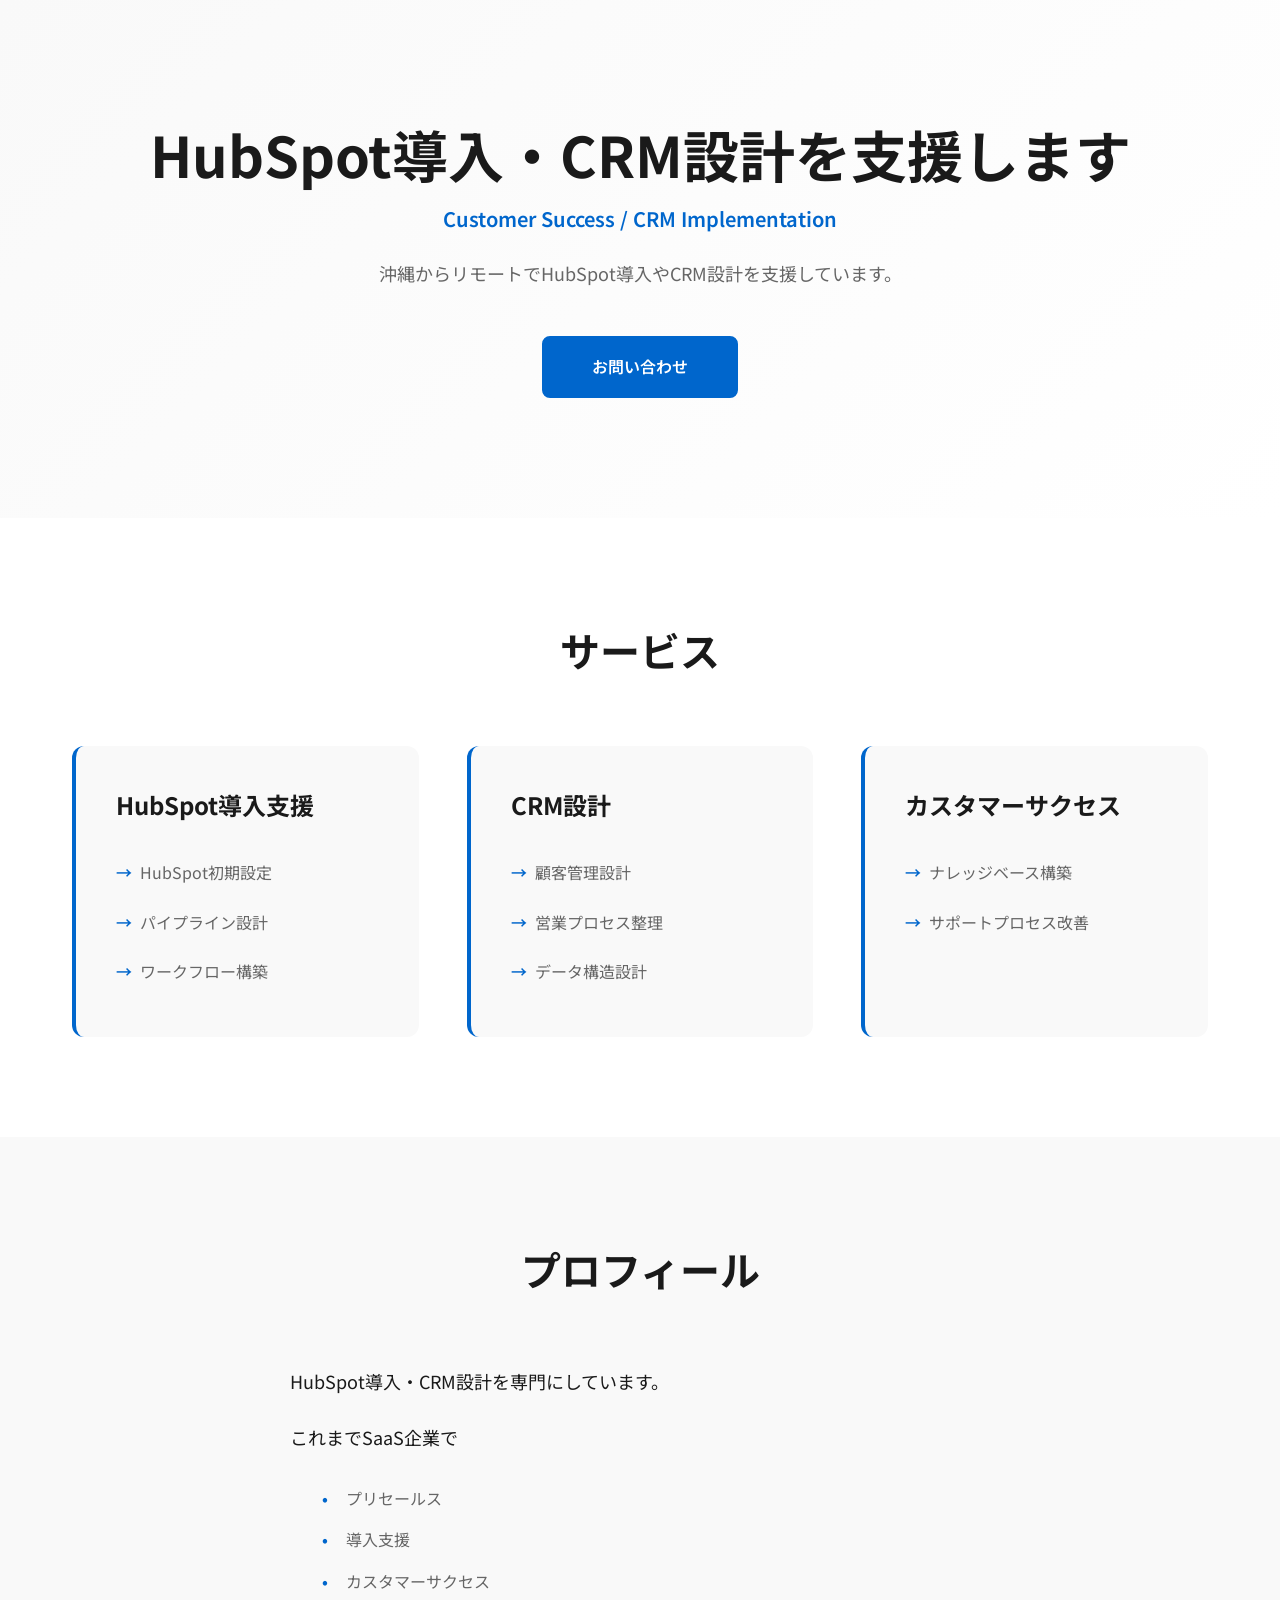
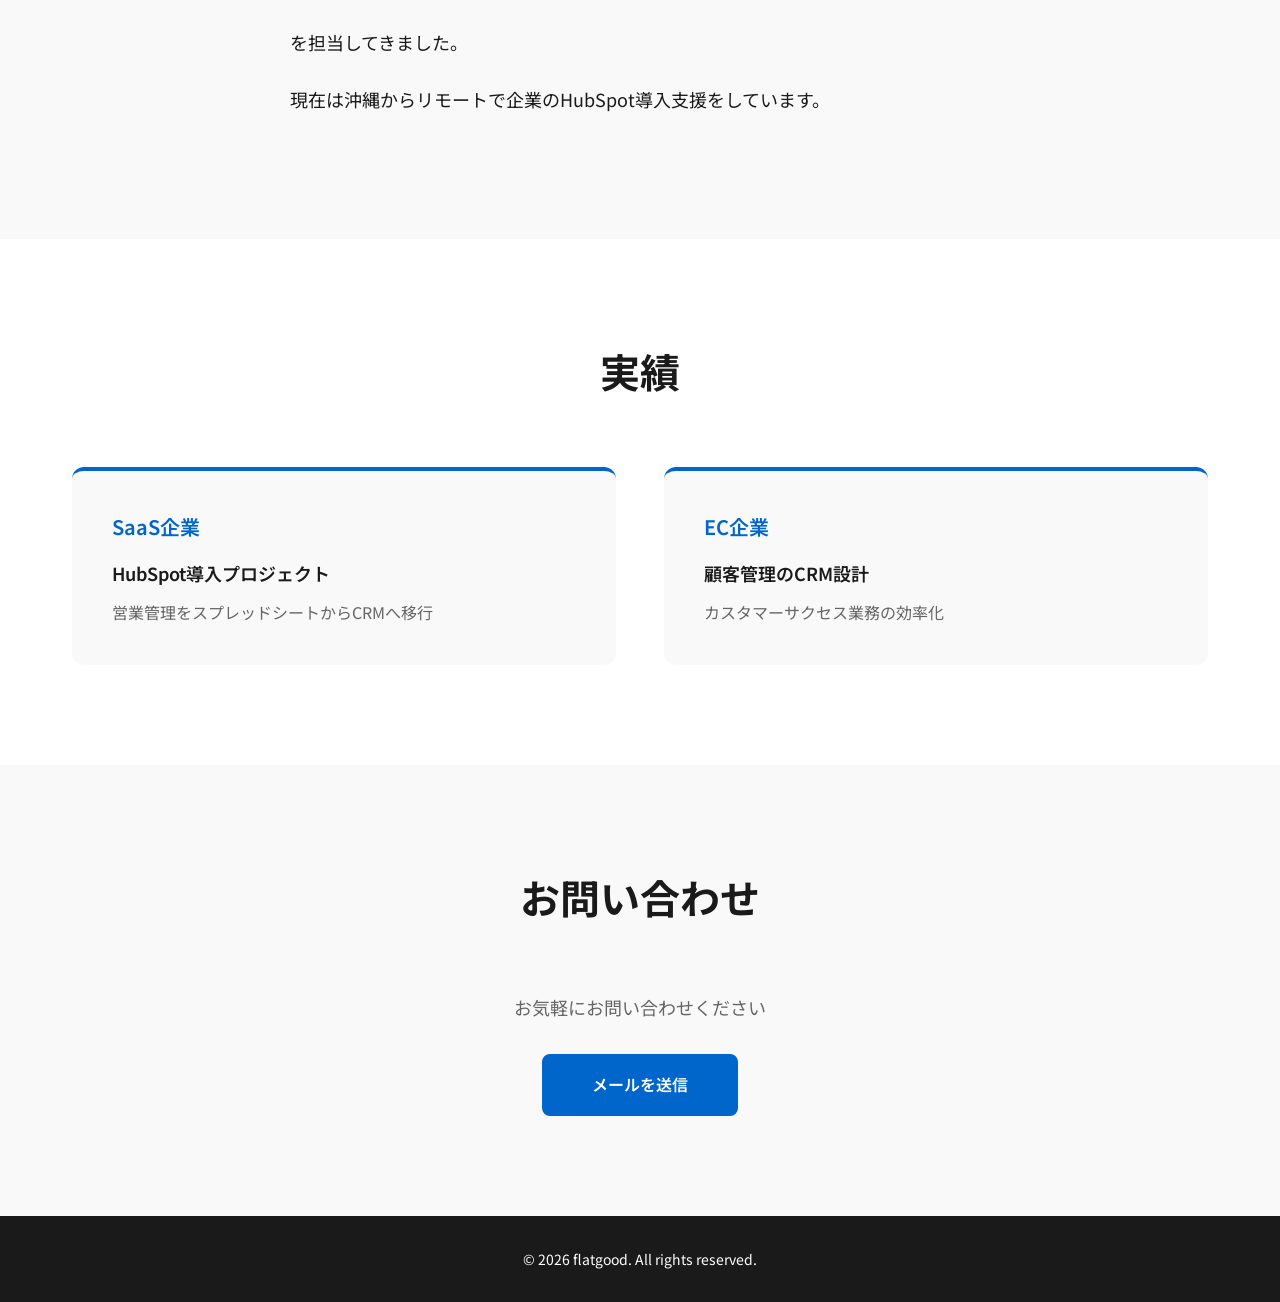
==== index.html @ c68f8830 "Add files via upload" ====
<!DOCTYPE html>
<html lang="ja">
<head>
    <meta charset="UTF-8">
    <meta name="viewport" content="width=device-width, initial-scale=1.0">
    <title>HubSpot導入・CRM設計 | flatgood</title>
    <meta name="description" content="沖縄からリモートでHubSpot導入やCRM設計を支援しています。">
    <link rel="preconnect" href="https://fonts.googleapis.com">
    <link rel="preconnect" href="https://fonts.gstatic.com" crossorigin>
    <link href="https://fonts.googleapis.com/css2?family=Noto+Sans+JP:wght@400;500;600;700&display=swap" rel="stylesheet">
    <link rel="stylesheet" href="style.css">
</head>
<body>
    <!-- Hero Section -->
    <section class="hero">
        <div class="container">
            <h1 class="hero-title">HubSpot導入・CRM設計を支援します</h1>
            <p class="hero-subtitle">Customer Success / CRM Implementation</p>
            <p class="hero-description">沖縄からリモートでHubSpot導入やCRM設計を支援しています。</p>
            <a href="#contact" class="cta-button">お問い合わせ</a>
        </div>
    </section>

    <!-- Services Section -->
    <section class="services" id="services">
        <div class="container">
            <h2>サービス</h2>
            <div class="services-grid">
                <div class="service-card">
                    <h3>HubSpot導入支援</h3>
                    <ul>
                        <li>HubSpot初期設定</li>
                        <li>パイプライン設計</li>
                        <li>ワークフロー構築</li>
                    </ul>
                </div>
                <div class="service-card">
                    <h3>CRM設計</h3>
                    <ul>
                        <li>顧客管理設計</li>
                        <li>営業プロセス整理</li>
                        <li>データ構造設計</li>
                    </ul>
                </div>
                <div class="service-card">
                    <h3>カスタマーサクセス</h3>
                    <ul>
                        <li>ナレッジベース構築</li>
                        <li>サポートプロセス改善</li>
                    </ul>
                </div>
            </div>
        </div>
    </section>

    <!-- Profile Section -->
    <section class="profile" id="profile">
        <div class="container">
            <h2>プロフィール</h2>
            <div class="profile-content">
                <p>HubSpot導入・CRM設計を専門にしています。</p>
                <p>これまでSaaS企業で</p>
                <ul class="profile-list">
                    <li>プリセールス</li>
                    <li>導入支援</li>
                    <li>カスタマーサクセス</li>
                </ul>
                <p>を担当してきました。</p>
                <p>現在は沖縄からリモートで企業のHubSpot導入支援をしています。</p>
            </div>
        </div>
    </section>

    <!-- Results Section -->
    <section class="results" id="results">
        <div class="container">
            <h2>実績</h2>
            <div class="results-grid">
                <div class="result-card">
                    <h3>SaaS企業</h3>
                    <p class="result-title">HubSpot導入プロジェクト</p>
                    <p class="result-description">営業管理をスプレッドシートからCRMへ移行</p>
                </div>
                <div class="result-card">
                    <h3>EC企業</h3>
                    <p class="result-title">顧客管理のCRM設計</p>
                    <p class="result-description">カスタマーサクセス業務の効率化</p>
                </div>
            </div>
        </div>
    </section>

    <!-- Contact Section -->
    <section class="contact" id="contact">
        <div class="container">
            <h2>お問い合わせ</h2>
            <p>お気軽にお問い合わせください</p>
            <a href="mailto:contact@flatgood.biz" class="contact-button">メールを送信</a>
        </div>
    </section>

    <!-- Footer -->
    <footer class="footer">
        <div class="container">
            <p>&copy; 2026 flatgood. All rights reserved.</p>
        </div>
    </footer>

    <script src="script.js"></script>
</body>
</html>
---- style.css ----
* {
    margin: 0;
    padding: 0;
    box-sizing: border-box;
}

:root {
    --primary-color: #0066cc;
    --primary-dark: #0052a3;
    --text-dark: #1a1a1a;
    --text-light: #666666;
    --bg-light: #f9f9f9;
    --border-color: #e5e5e5;
    --spacing-unit: 1rem;
}

html {
    scroll-behavior: smooth;
}

body {
    font-family: 'Noto Sans JP', sans-serif;
    color: var(--text-dark);
    background-color: #ffffff;
    line-height: 1.6;
}

.container {
    max-width: 1200px;
    margin: 0 auto;
    padding: 0 2rem;
}

/* Hero Section */
.hero {
    padding: 120px 0;
    text-align: center;
    background: linear-gradient(135deg, #f9f9f9 0%, #ffffff 100%);
}

.hero-title {
    font-size: 3.5rem;
    font-weight: 700;
    margin-bottom: 1rem;
    line-height: 1.2;
    color: var(--text-dark);
}

.hero-subtitle {
    font-size: 1.25rem;
    color: var(--primary-color);
    font-weight: 600;
    margin-bottom: 1.5rem;
}

.hero-description {
    font-size: 1.125rem;
    color: var(--text-light);
    margin-bottom: 3rem;
    max-width: 600px;
    margin-left: auto;
    margin-right: auto;
}

.cta-button {
    display: inline-block;
    padding: 16px 48px;
    background-color: var(--primary-color);
    color: #ffffff;
    text-decoration: none;
    border-radius: 8px;
    font-weight: 600;
    font-size: 1rem;
    transition: all 0.3s ease;
    border: 2px solid var(--primary-color);
}

.cta-button:hover {
    background-color: var(--primary-dark);
    border-color: var(--primary-dark);
    transform: translateY(-2px);
    box-shadow: 0 8px 16px rgba(0, 102, 204, 0.2);
}

/* Services Section */
.services {
    padding: 100px 0;
    background-color: #ffffff;
}

.services h2,
.profile h2,
.results h2,
.contact h2 {
    font-size: 2.5rem;
    font-weight: 700;
    margin-bottom: 4rem;
    text-align: center;
    color: var(--text-dark);
}

.services-grid {
    display: grid;
    grid-template-columns: repeat(auto-fit, minmax(300px, 1fr));
    gap: 3rem;
}

.service-card {
    padding: 2.5rem;
    background-color: var(--bg-light);
    border-radius: 12px;
    border-left: 4px solid var(--primary-color);
    transition: all 0.3s ease;
}

.service-card:hover {
    box-shadow: 0 12px 24px rgba(0, 102, 204, 0.1);
    transform: translateY(-4px);
}

.service-card h3 {
    font-size: 1.5rem;
    margin-bottom: 1.5rem;
    color: var(--text-dark);
}

.service-card ul {
    list-style: none;
}

.service-card li {
    padding: 0.75rem 0;
    color: var(--text-light);
    padding-left: 1.5rem;
    position: relative;
}

.service-card li:before {
    content: "→";
    position: absolute;
    left: 0;
    color: var(--primary-color);
    font-weight: 600;
}

/* Profile Section */
.profile {
    padding: 100px 0;
    background-color: var(--bg-light);
}

.profile-content {
    max-width: 700px;
    margin: 0 auto;
}

.profile-content p {
    font-size: 1.125rem;
    margin-bottom: 1.5rem;
    line-height: 1.8;
    color: var(--text-dark);
}

.profile-list {
    list-style: none;
    margin: 1.5rem 0;
    padding-left: 2rem;
}

.profile-list li {
    padding: 0.5rem 0;
    color: var(--text-light);
    position: relative;
    padding-left: 1.5rem;
}

.profile-list li:before {
    content: "•";
    position: absolute;
    left: 0;
    color: var(--primary-color);
    font-weight: 600;
}

/* Results Section */
.results {
    padding: 100px 0;
    background-color: #ffffff;
}

.results-grid {
    display: grid;
    grid-template-columns: repeat(auto-fit, minmax(300px, 1fr));
    gap: 3rem;
}

.result-card {
    padding: 2.5rem;
    background-color: var(--bg-light);
    border-radius: 12px;
    border-top: 4px solid var(--primary-color);
    transition: all 0.3s ease;
}

.result-card:hover {
    box-shadow: 0 12px 24px rgba(0, 102, 204, 0.1);
    transform: translateY(-4px);
}

.result-card h3 {
    font-size: 1.25rem;
    margin-bottom: 1rem;
    color: var(--primary-color);
    font-weight: 600;
}

.result-title {
    font-size: 1.125rem;
    font-weight: 600;
    margin-bottom: 0.75rem;
    color: var(--text-dark);
}

.result-description {
    color: var(--text-light);
    font-size: 1rem;
}

/* Contact Section */
.contact {
    padding: 100px 0;
    background-color: var(--bg-light);
    text-align: center;
}

.contact p {
    font-size: 1.125rem;
    margin-bottom: 2rem;
    color: var(--text-light);
}

.contact-button {
    display: inline-block;
    padding: 16px 48px;
    background-color: var(--primary-color);
    color: #ffffff;
    text-decoration: none;
    border-radius: 8px;
    font-weight: 600;
    font-size: 1rem;
    transition: all 0.3s ease;
    border: 2px solid var(--primary-color);
}

.contact-button:hover {
    background-color: var(--primary-dark);
    border-color: var(--primary-dark);
    transform: translateY(-2px);
    box-shadow: 0 8px 16px rgba(0, 102, 204, 0.2);
}

/* Footer */
.footer {
    padding: 2rem 0;
    background-color: var(--text-dark);
    color: #ffffff;
    text-align: center;
    font-size: 0.875rem;
}

/* Responsive Design */
@media (max-width: 768px) {
    .hero-title {
        font-size: 2.5rem;
    }

    .hero-subtitle {
        font-size: 1rem;
    }

    .hero-description {
        font-size: 1rem;
    }

    .hero {
        padding: 80px 0;
    }

    .services h2,
    .profile h2,
    .results h2,
    .contact h2 {
        font-size: 2rem;
    }

    .services,
    .profile,
    .results,
    .contact {
        padding: 60px 0;
    }

    .services-grid,
    .results-grid {
        gap: 2rem;
    }

    .service-card,
    .result-card {
        padding: 2rem;
    }

    .container {
        padding: 0 1.5rem;
    }
}

@media (max-width: 480px) {
    .hero-title {
        font-size: 2rem;
    }

    .hero-subtitle {
        font-size: 0.9rem;
    }

    .hero-description {
        font-size: 0.95rem;
    }

    .cta-button,
    .contact-button {
        padding: 14px 32px;
        font-size: 0.95rem;
    }

    .services h2,
    .profile h2,
    .results h2,
    .contact h2 {
        font-size: 1.75rem;
    }

    .services-grid,
    .results-grid {
        grid-template-columns: 1fr;
        gap: 1.5rem;
    }

    .service-card h3,
    .result-card h3 {
        font-size: 1.25rem;
    }

    .hero {
        padding: 60px 0;
    }

    .services,
    .profile,
    .results,
    .contact {
        padding: 40px 0;
    }

    .container {
        padding: 0 1rem;
    }
}
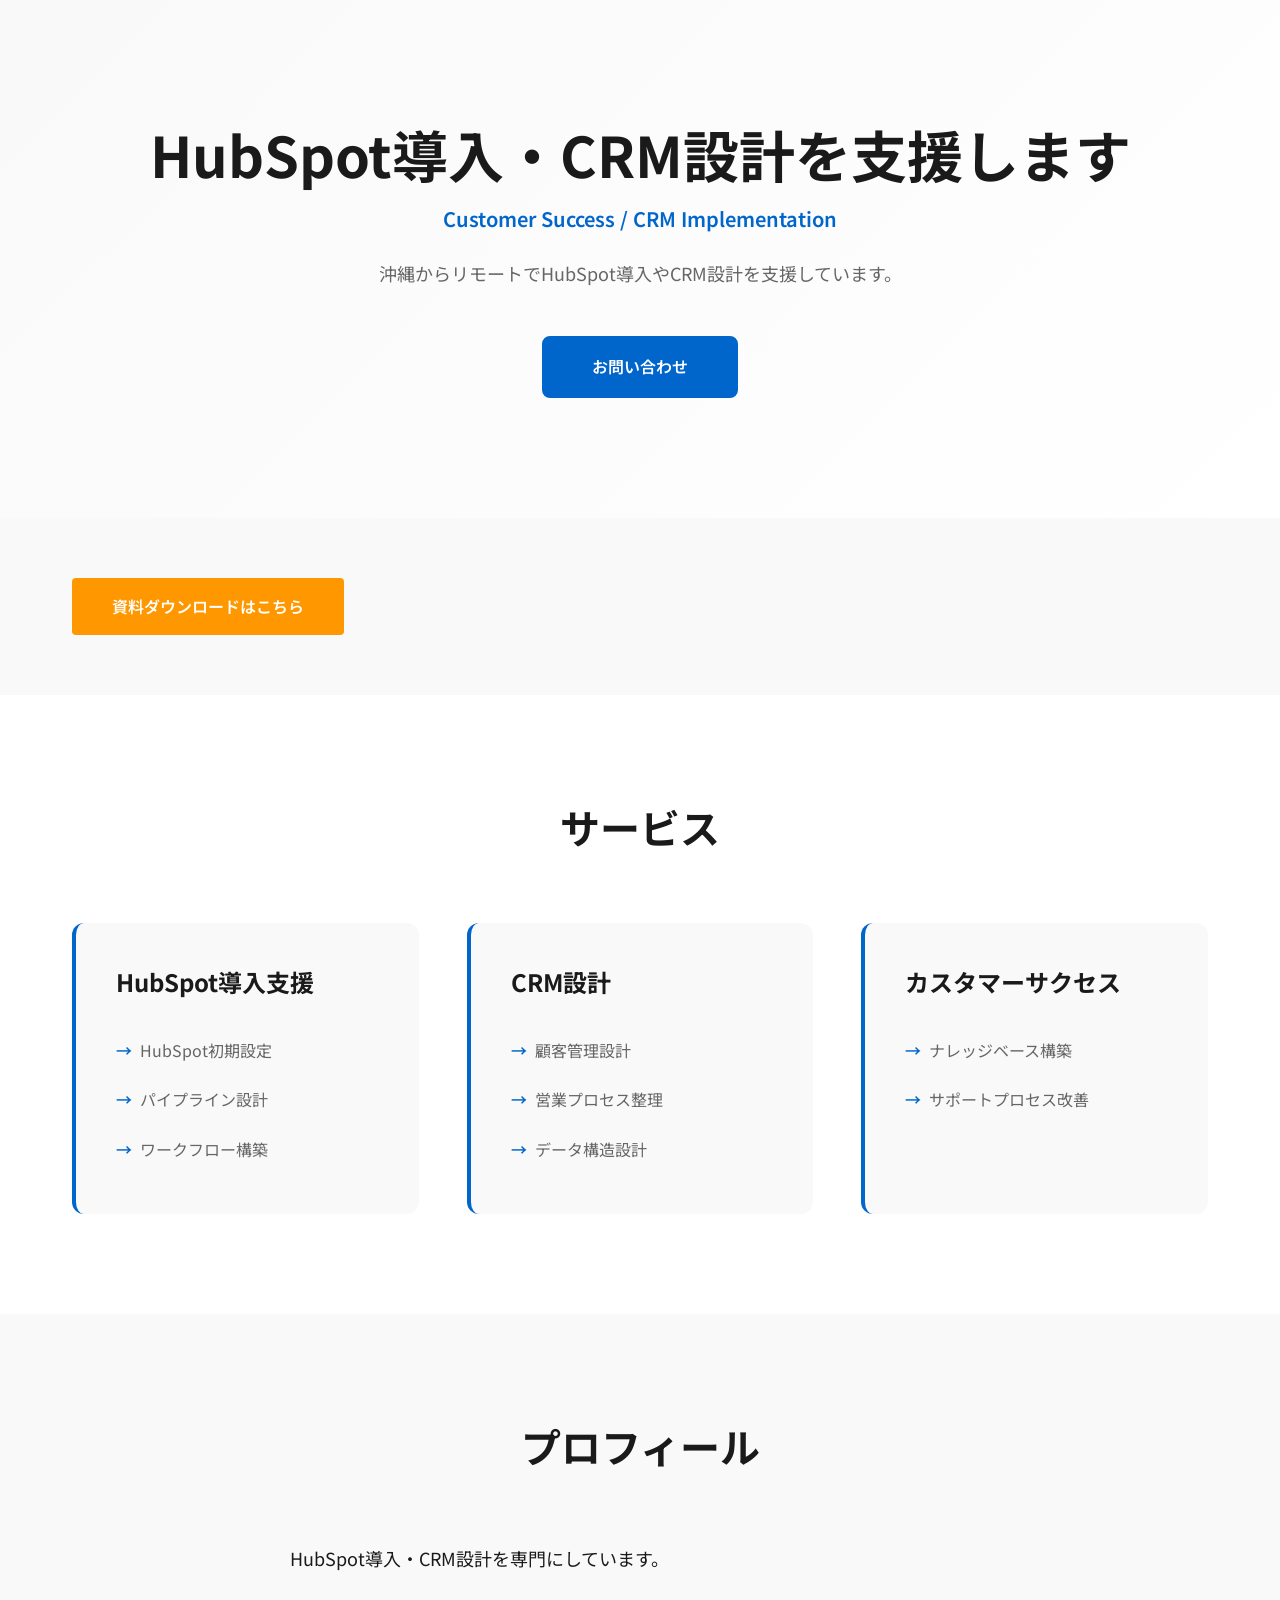
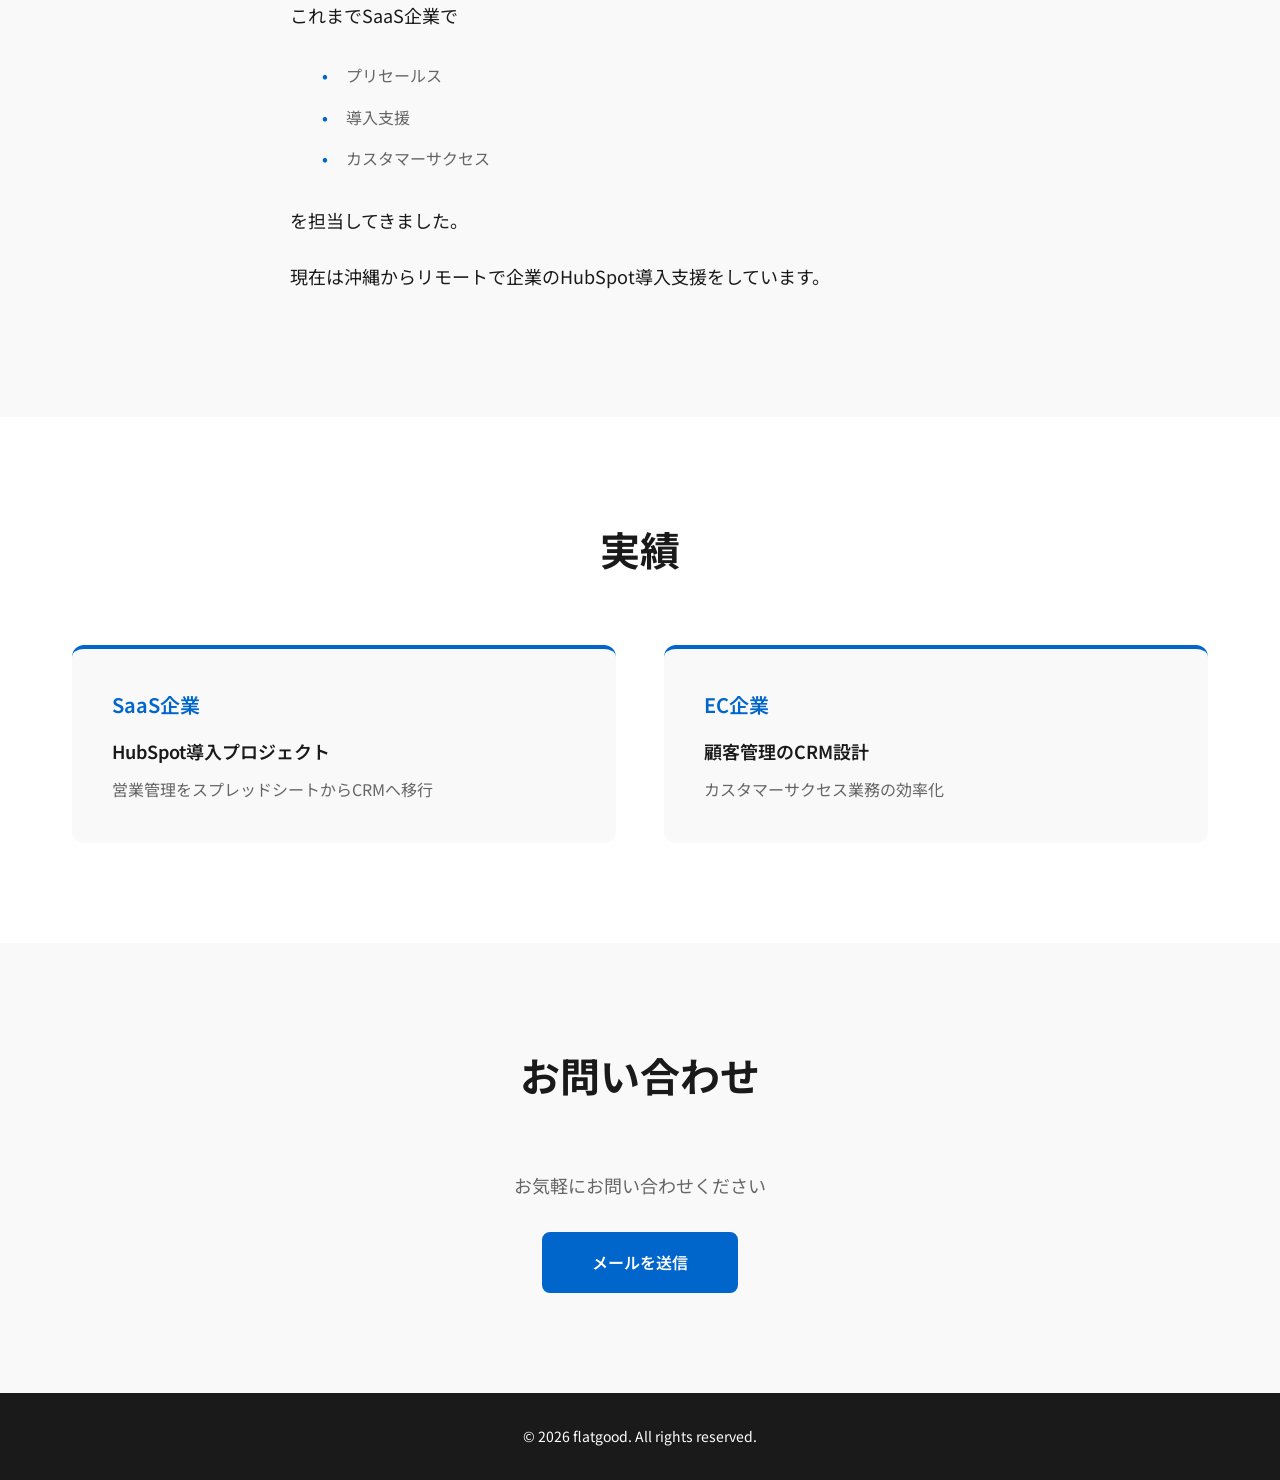
==== commit a9a74d1b: "Update index.html" ====
--- a/index.html
+++ b/index.html
@@ -9,7 +9,21 @@
     <link rel="preconnect" href="https://fonts.gstatic.com" crossorigin>
     <link href="https://fonts.googleapis.com/css2?family=Noto+Sans+JP:wght@400;500;600;700&display=swap" rel="stylesheet">
     <link rel="stylesheet" href="style.css">
+
+    <!-- Google Analytics (gtag.js) -->
+    <script async src="https://www.googletagmanager.com/gtag/js?id=G-Q3LRT0KNZ6"></script>
+    <script>
+        window.dataLayer = window.dataLayer || [];
+        function gtag(){dataLayer.push(arguments);}
+        gtag('js', new Date());
+        gtag('config', 'G-Q3LRT0KNZ6');
+    </script>
+
+    <!-- Start of HubSpot Embed Code -->
+    <script type="text/javascript" id="hs-script-loader" async defer src="//js.hs-scripts.com/51009495.js"></script>
+    <!-- End of HubSpot Embed Code -->
 </head>
+
 <body>
     <!-- Hero Section -->
     <section class="hero">
@@ -18,8 +32,17 @@
             <p class="hero-subtitle">Customer Success / CRM Implementation</p>
             <p class="hero-description">沖縄からリモートでHubSpot導入やCRM設計を支援しています。</p>
             <a href="#contact" class="cta-button">お問い合わせ</a>
-        </div>
+              </div>
     </section>
+    
+<!-- Add before the contact section -->
+<section class="download-section">
+    <div class="container">
+        <a href="https://hubs.ly/Q04679Tb0" class="download-button">
+            資料ダウンロードはこちら
+        </a>
+    </div>
+</section> 
 
     <!-- Services Section -->
     <section class="services" id="services">
@@ -108,4 +131,4 @@
 
     <script src="script.js"></script>
 </body>
-</html>+</html>
--- a/style.css
+++ b/style.css
@@ -366,4 +366,24 @@
     .container {
         padding: 0 1rem;
     }
-}+}
+
+.download-section {
+    padding: 60px 20px;
+    background-color: #f9f9f9;
+}
+
+.download-button {
+    display: inline-block;
+    background-color: #ff9800;
+    color: white;
+    padding: 16px 40px;
+    text-decoration: none;
+    border-radius: 4px;
+    font-weight: 600;
+    transition: background-color 0.3s;
+}
+
+.download-button:hover {
+    background-color: #fb8c00;
+}
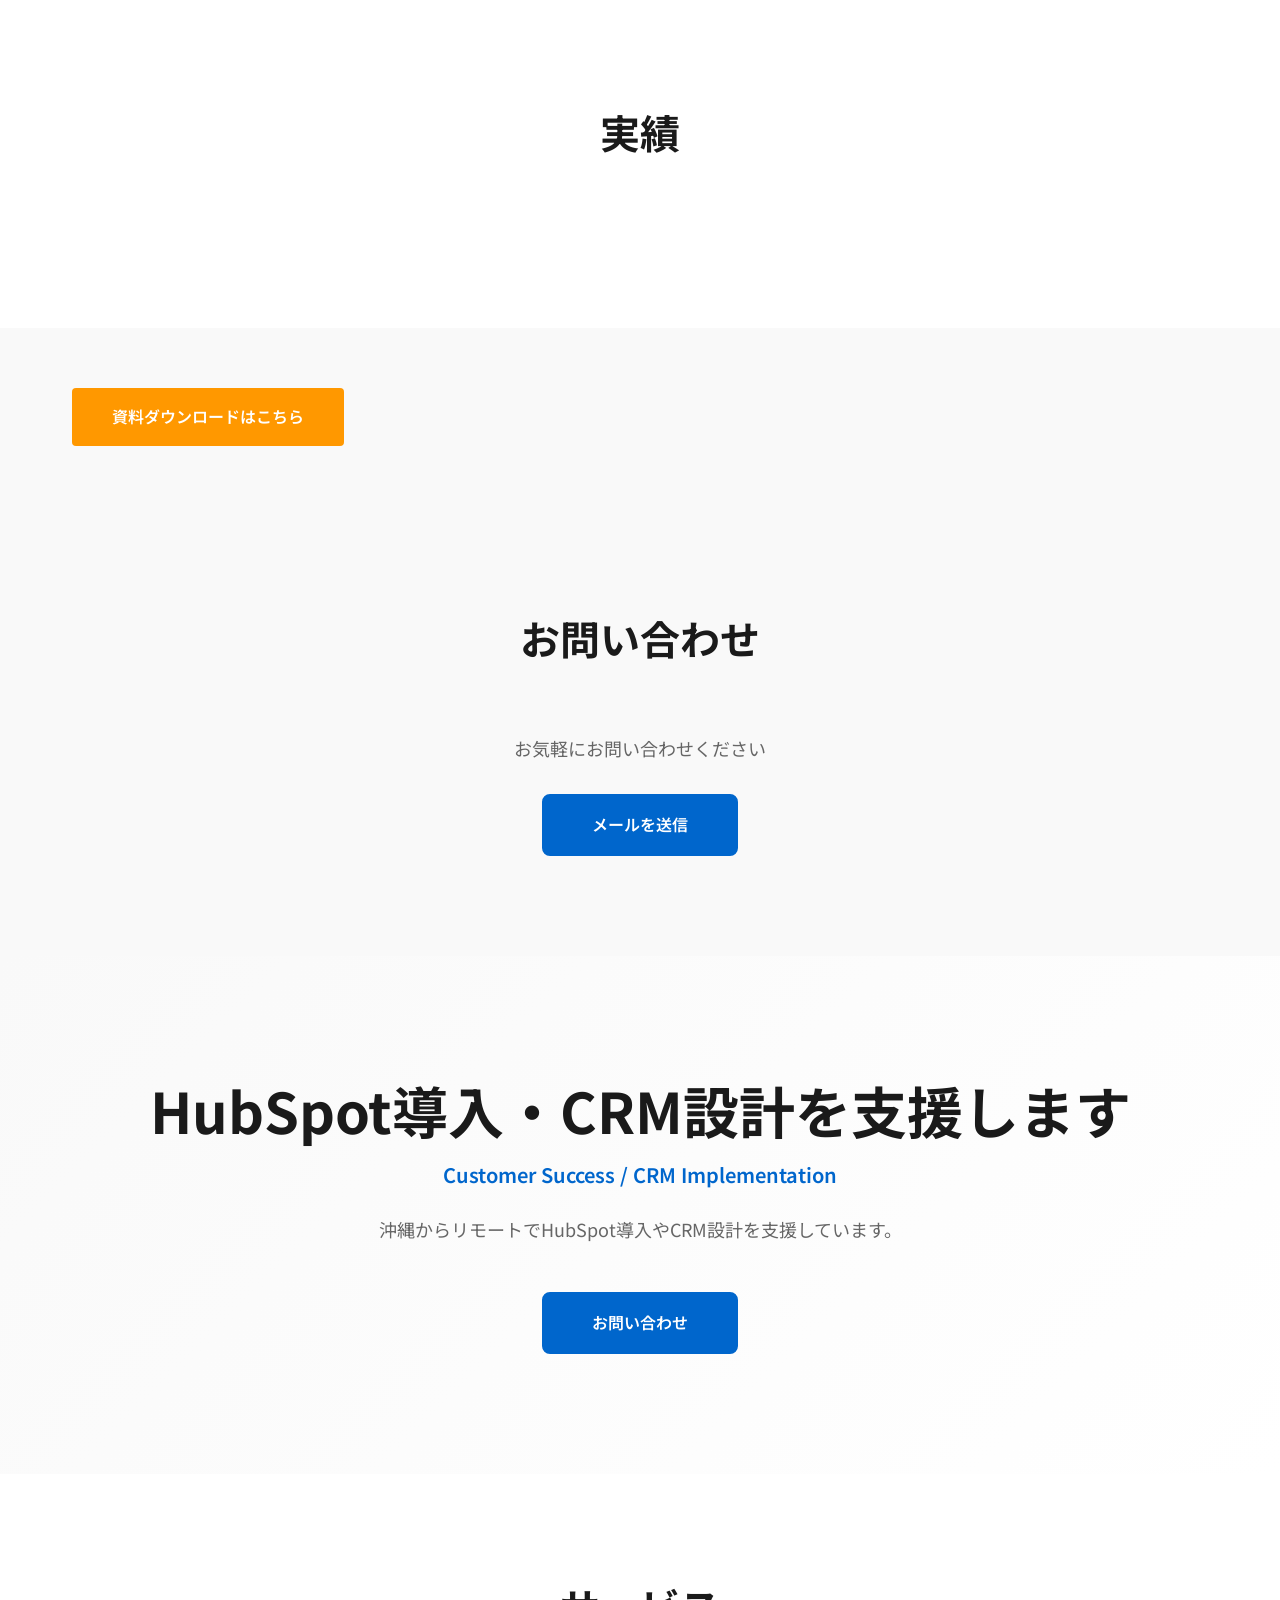
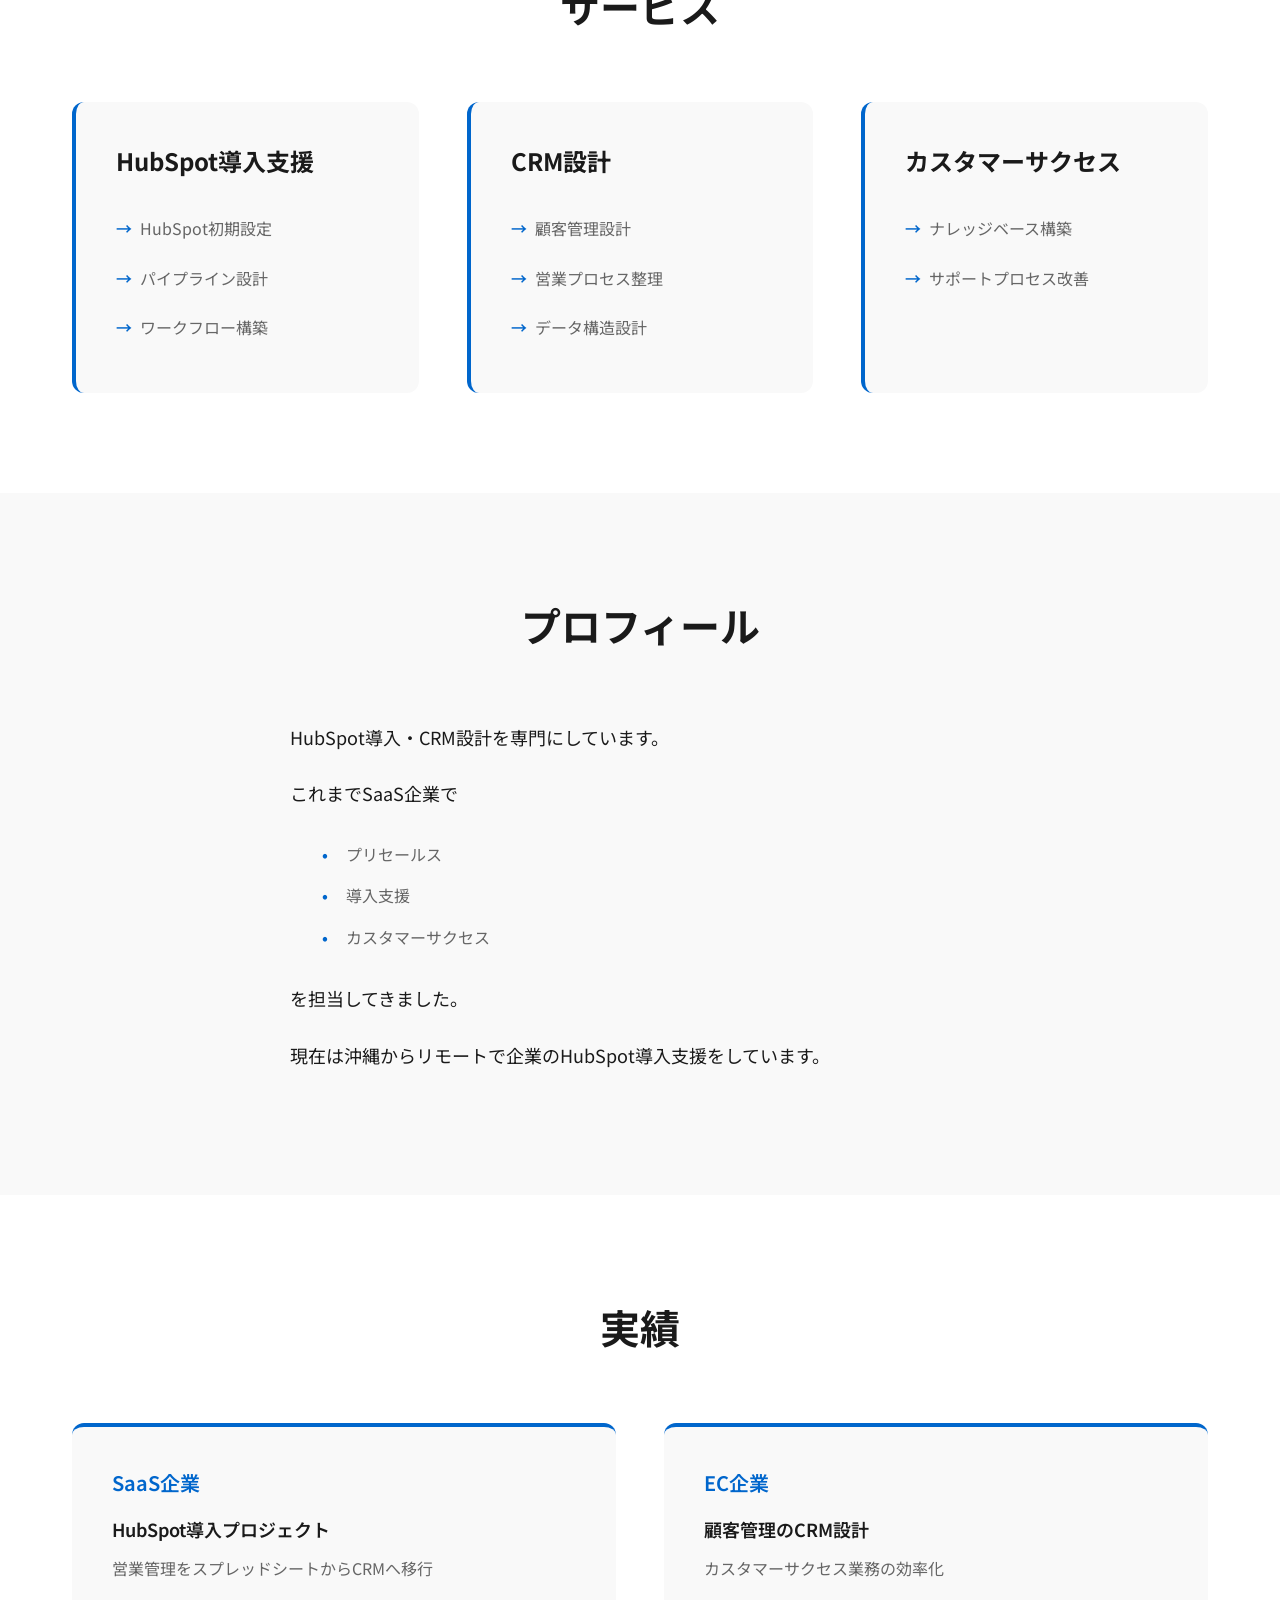
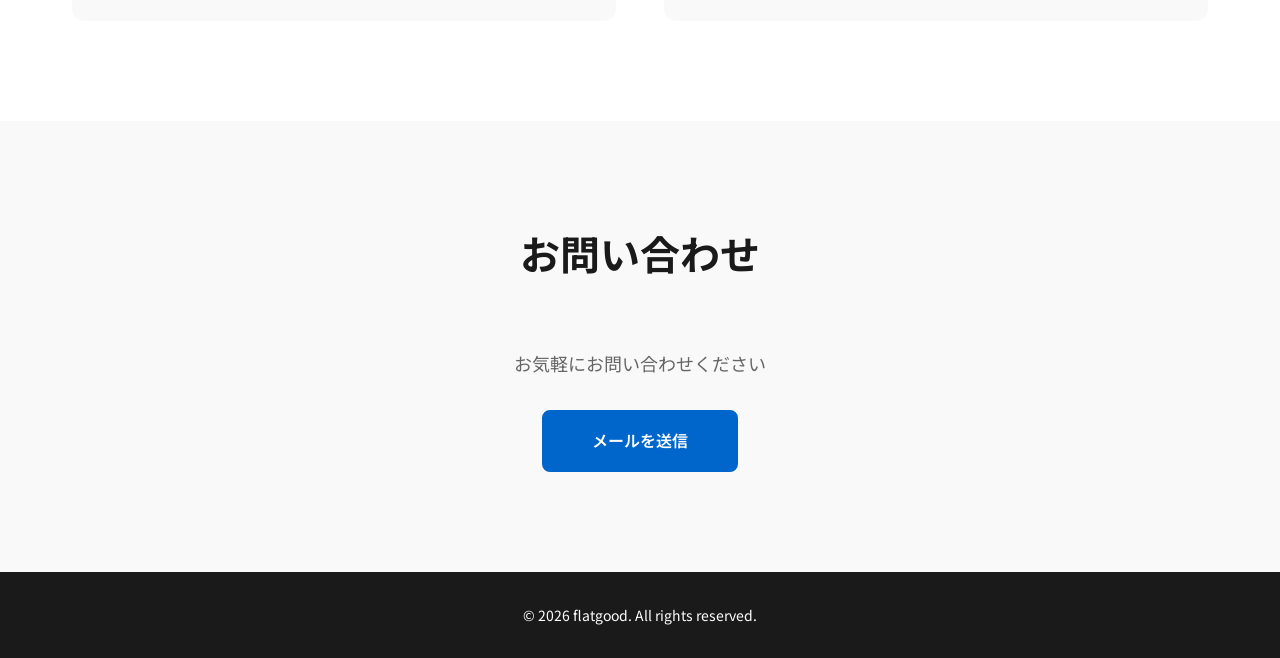
==== commit f04556ff: "Update index.html" ====
--- a/index.html
+++ b/index.html
@@ -25,6 +25,31 @@
 </head>
 
 <body>
+
+<section class="results" id="results">
+        <div class="container">
+            <h2>実績</h2>
+            </div>
+    </section>
+
+    <section class="download-section">
+        <div class="container">
+            <a href="https://hubs.ly/Q04679Tb0" class="download-button">
+                資料ダウンロードはこちら
+            </a>
+        </div>
+    </section> 
+
+    <section class="contact" id="contact">
+        <div class="container">
+            <h2>お問い合わせ</h2>
+            <p>お気軽にお問い合わせください</p>
+            <a href="mailto:contact@flatgood.biz" class="contact-button">メールを送信</a>
+        </div>
+    </section>
+    
+    
+    
     <!-- Hero Section -->
     <section class="hero">
         <div class="container">
@@ -35,14 +60,6 @@
               </div>
     </section>
     
-<!-- Add before the contact section -->
-<section class="download-section">
-    <div class="container">
-        <a href="https://hubs.ly/Q04679Tb0" class="download-button">
-            資料ダウンロードはこちら
-        </a>
-    </div>
-</section> 
 
     <!-- Services Section -->
     <section class="services" id="services">
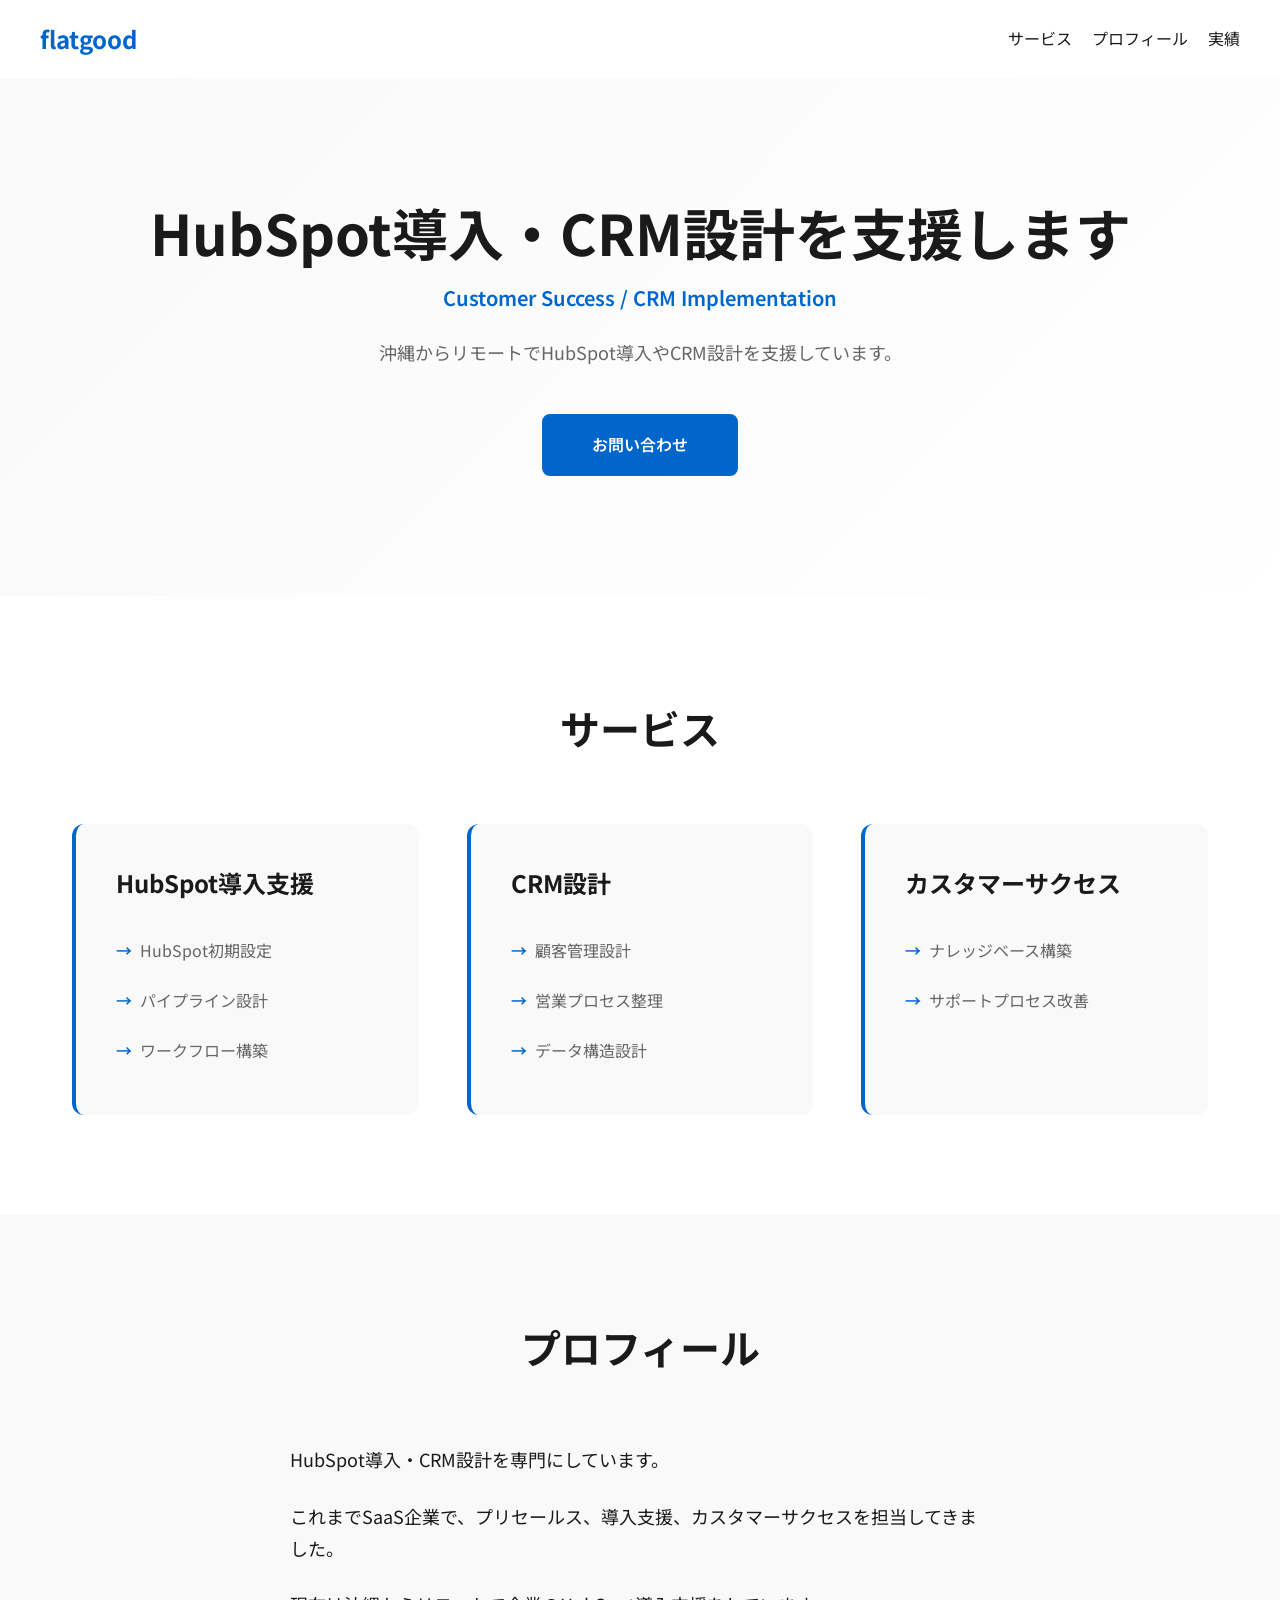
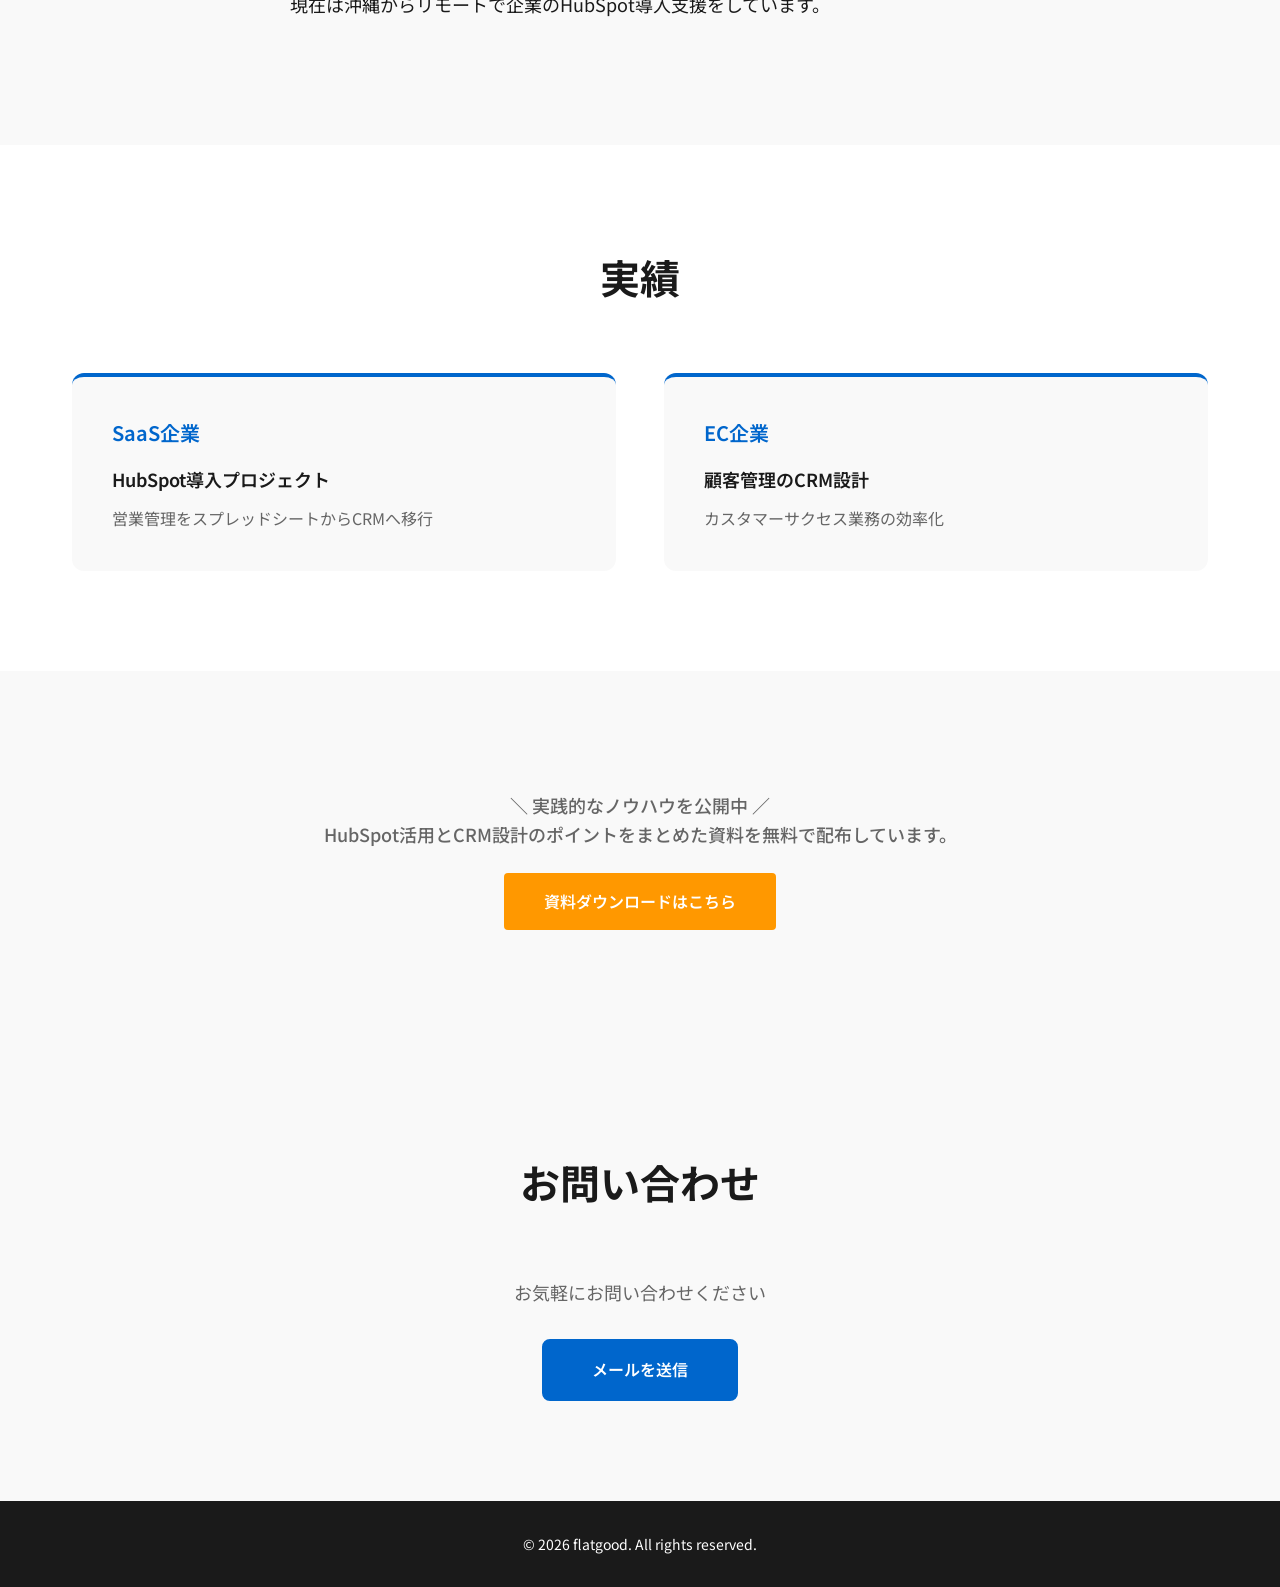
==== commit 6aff2870: "Update index.html" ====
--- a/index.html
+++ b/index.html
@@ -10,7 +10,6 @@
     <link href="https://fonts.googleapis.com/css2?family=Noto+Sans+JP:wght@400;500;600;700&display=swap" rel="stylesheet">
     <link rel="stylesheet" href="style.css">
 
-    <!-- Google Analytics (gtag.js) -->
     <script async src="https://www.googletagmanager.com/gtag/js?id=G-Q3LRT0KNZ6"></script>
     <script>
         window.dataLayer = window.dataLayer || [];
@@ -19,49 +18,32 @@
         gtag('config', 'G-Q3LRT0KNZ6');
     </script>
 
-    <!-- Start of HubSpot Embed Code -->
     <script type="text/javascript" id="hs-script-loader" async defer src="//js.hs-scripts.com/51009495.js"></script>
-    <!-- End of HubSpot Embed Code -->
 </head>
 
 <body>
+    <header class="header">
+        <div class="container" style="display: flex; justify-content: space-between; align-items: center; padding: 20px 0;">
+            <div class="logo" style="font-size: 1.5rem; font-weight: 700; color: var(--primary-color);">flatgood</div>
+            <nav>
+                <ul style="list-style: none; display: flex; gap: 20px;">
+                    <li><a href="#services" style="text-decoration: none; color: var(--text-dark);">サービス</a></li>
+                    <li><a href="#profile" style="text-decoration: none; color: var(--text-dark);">プロフィール</a></li>
+                    <li><a href="#results" style="text-decoration: none; color: var(--text-dark);">実績</a></li>
+                </ul>
+            </nav>
+        </div>
+    </header>
 
-<section class="results" id="results">
-        <div class="container">
-            <h2>実績</h2>
-            </div>
-    </section>
-
-    <section class="download-section">
-        <div class="container">
-            <a href="https://hubs.ly/Q04679Tb0" class="download-button">
-                資料ダウンロードはこちら
-            </a>
-        </div>
-    </section> 
-
-    <section class="contact" id="contact">
-        <div class="container">
-            <h2>お問い合わせ</h2>
-            <p>お気軽にお問い合わせください</p>
-            <a href="mailto:contact@flatgood.biz" class="contact-button">メールを送信</a>
-        </div>
-    </section>
-    
-    
-    
-    <!-- Hero Section -->
     <section class="hero">
         <div class="container">
             <h1 class="hero-title">HubSpot導入・CRM設計を支援します</h1>
             <p class="hero-subtitle">Customer Success / CRM Implementation</p>
             <p class="hero-description">沖縄からリモートでHubSpot導入やCRM設計を支援しています。</p>
             <a href="#contact" class="cta-button">お問い合わせ</a>
-              </div>
+        </div>
     </section>
-    
 
-    <!-- Services Section -->
     <section class="services" id="services">
         <div class="container">
             <h2>サービス</h2>
@@ -93,25 +75,17 @@
         </div>
     </section>
 
-    <!-- Profile Section -->
     <section class="profile" id="profile">
         <div class="container">
             <h2>プロフィール</h2>
             <div class="profile-content">
                 <p>HubSpot導入・CRM設計を専門にしています。</p>
-                <p>これまでSaaS企業で</p>
-                <ul class="profile-list">
-                    <li>プリセールス</li>
-                    <li>導入支援</li>
-                    <li>カスタマーサクセス</li>
-                </ul>
-                <p>を担当してきました。</p>
+                <p>これまでSaaS企業で、プリセールス、導入支援、カスタマーサクセスを担当してきました。</p>
                 <p>現在は沖縄からリモートで企業のHubSpot導入支援をしています。</p>
             </div>
         </div>
     </section>
 
-    <!-- Results Section -->
     <section class="results" id="results">
         <div class="container">
             <h2>実績</h2>
@@ -130,7 +104,18 @@
         </div>
     </section>
 
-    <!-- Contact Section -->
+    <section class="download-section">
+        <div class="container" style="text-align: center; padding: 60px 0;">
+            <p style="margin-bottom: 24px; color: var(--text-light); font-weight: 500; font-size: 1.125rem;">
+                ＼ 実践的なノウハウを公開中 ／<br>
+                HubSpot活用とCRM設計のポイントをまとめた資料を無料で配布しています。
+            </p>
+            <a href="https://hubs.ly/Q04679Tb0" class="download-button">
+                資料ダウンロードはこちら
+            </a>
+        </div>
+    </section> 
+
     <section class="contact" id="contact">
         <div class="container">
             <h2>お問い合わせ</h2>
@@ -139,7 +124,6 @@
         </div>
     </section>
 
-    <!-- Footer -->
     <footer class="footer">
         <div class="container">
             <p>&copy; 2026 flatgood. All rights reserved.</p>
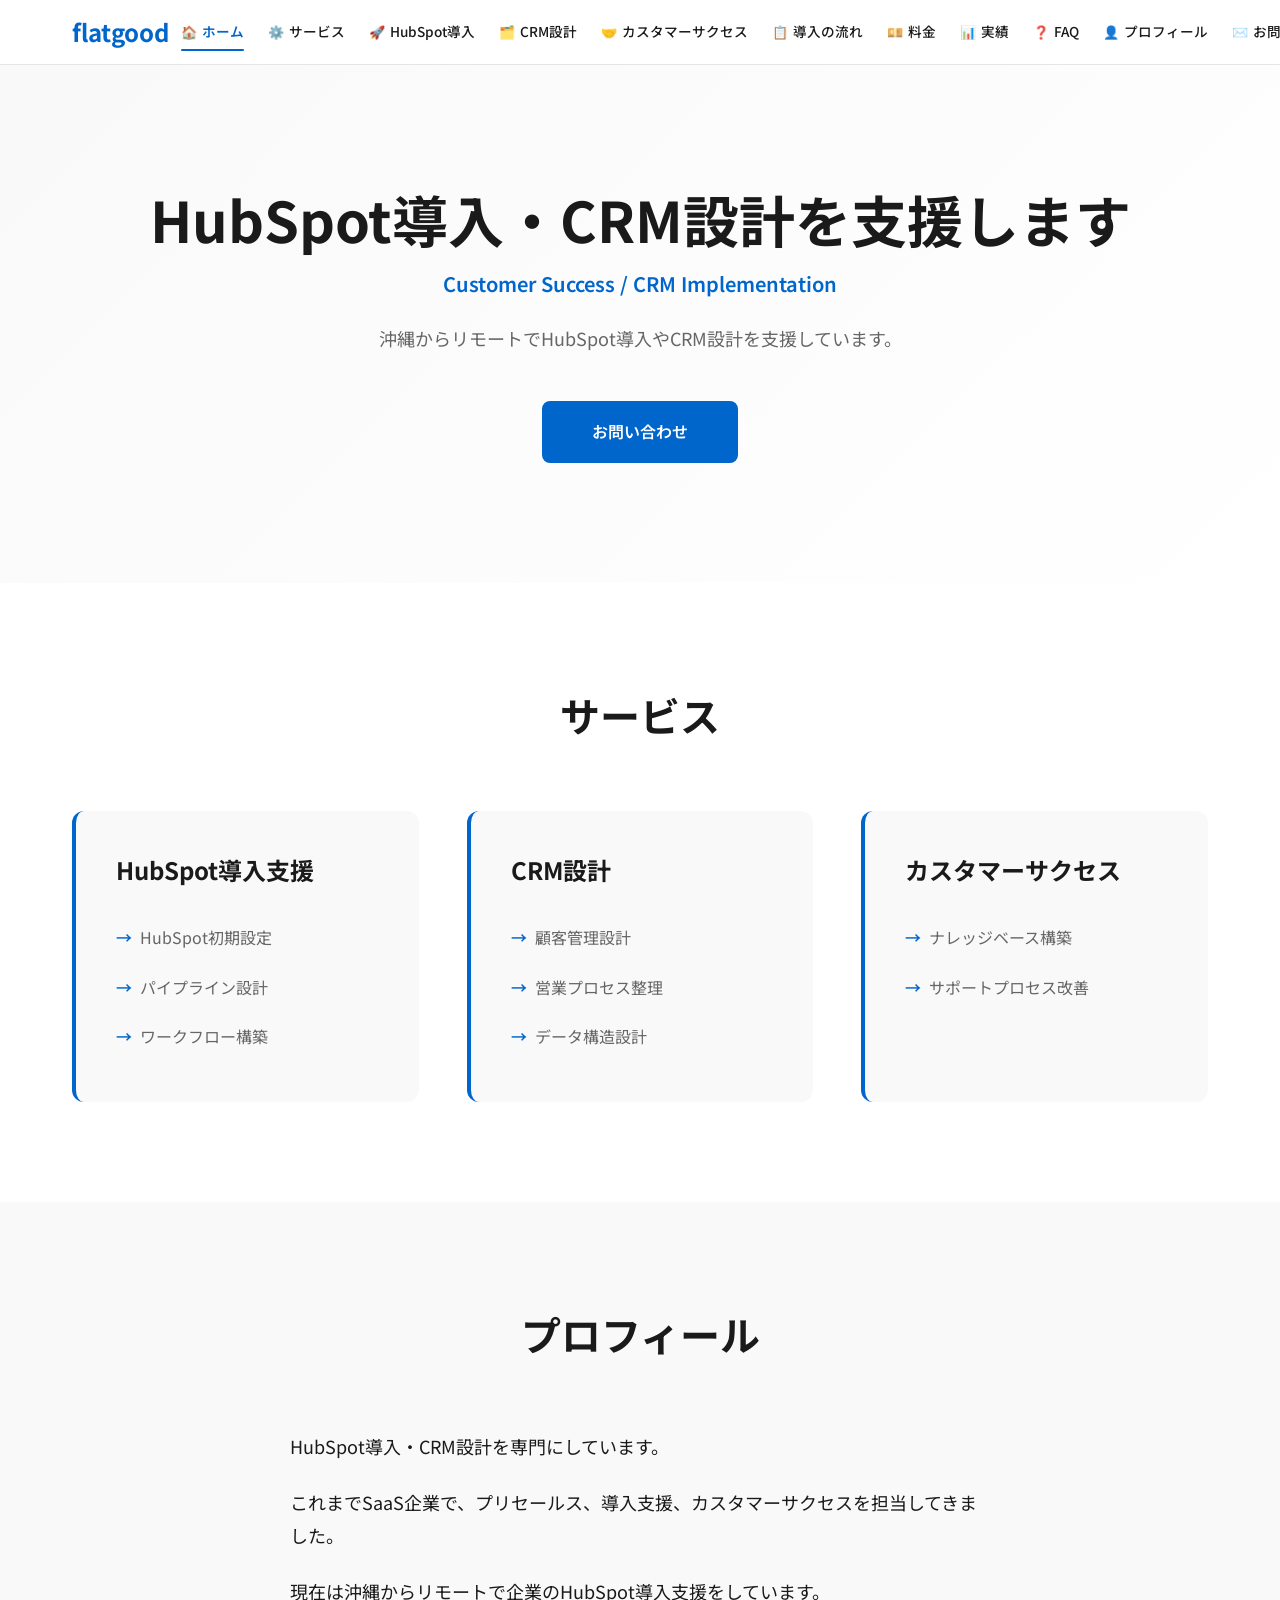
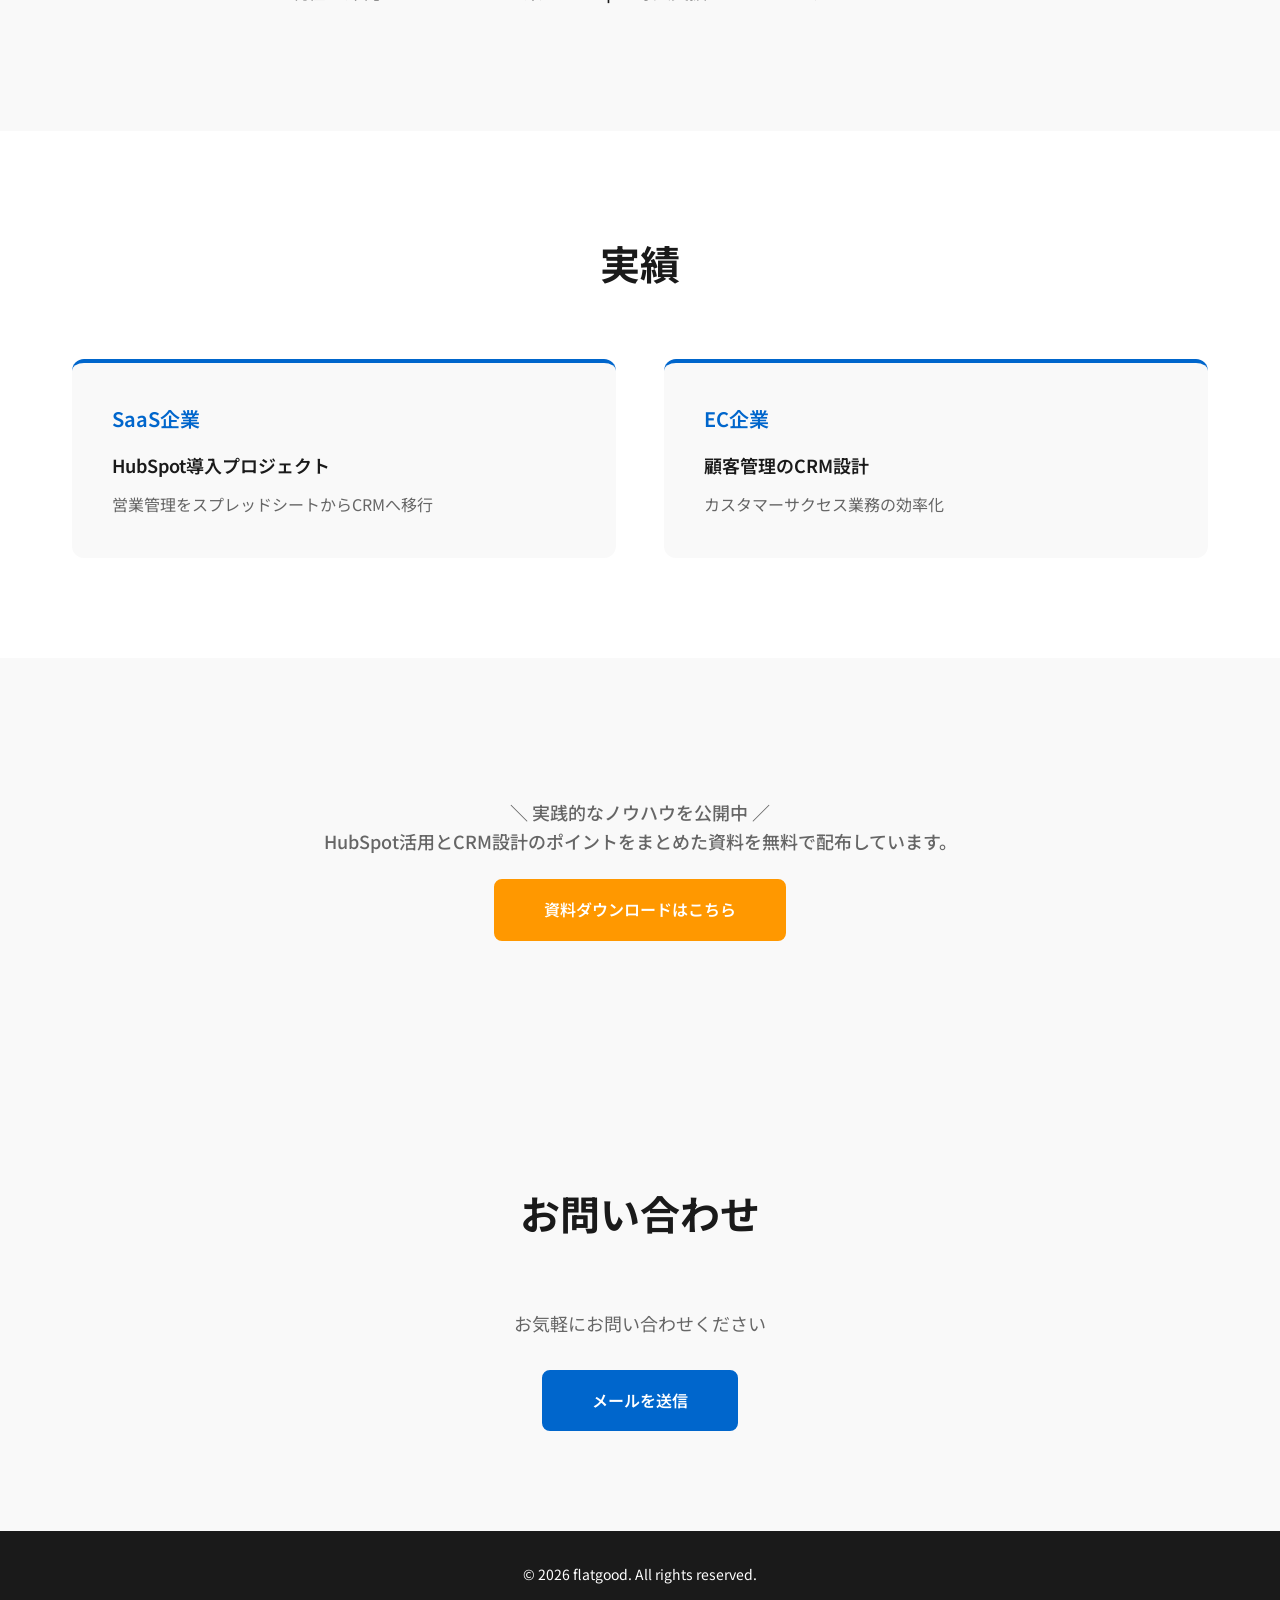
==== commit 6e334f7e: "Update index.html" ====
--- a/index.html
+++ b/index.html
@@ -3,6 +3,7 @@
 <head>
     <meta charset="UTF-8">
     <meta name="viewport" content="width=device-width, initial-scale=1.0">
+  <meta name="robots" content="noindex, nofollow">
     <title>HubSpot導入・CRM設計 | flatgood</title>
     <meta name="description" content="沖縄からリモートでHubSpot導入やCRM設計を支援しています。">
     <link rel="preconnect" href="https://fonts.googleapis.com">
@@ -17,30 +18,59 @@
         gtag('js', new Date());
         gtag('config', 'G-Q3LRT0KNZ6');
     </script>
+    <script type="text/javascript" id="hs-script-loader" async defer src="//js.hs-scripts.com/51009495.js"></script>
 
-    <script type="text/javascript" id="hs-script-loader" async defer src="//js.hs-scripts.com/51009495.js"></script>
+    <!-- index.html 専用: nav のリンク先を pages/ に合わせる -->
+    <script>
+    const NAV_ITEMS_TOP = [
+        { label: 'ホーム',             icon: '🏠', href: 'index.html' },
+        { label: 'サービス',           icon: '⚙️', href: 'pages/services.html' },
+        { label: 'HubSpot導入',        icon: '🚀', href: 'pages/hubspot.html' },
+        { label: 'CRM設計',            icon: '🗂️', href: 'pages/crm.html' },
+        { label: 'カスタマーサクセス',  icon: '🤝', href: 'pages/cs.html' },
+        { label: '導入の流れ',          icon: '📋', href: 'pages/flow.html' },
+        { label: '料金',               icon: '💴', href: 'pages/pricing.html' },
+        { label: '実績',               icon: '📊', href: 'pages/results.html' },
+        { label: 'FAQ',                icon: '❓', href: 'pages/faq.html' },
+        { label: 'プロフィール',        icon: '👤', href: 'pages/profile.html' },
+        { label: 'お問い合わせ',        icon: '✉️', href: 'pages/contact.html' },
+    ];
+    document.addEventListener('DOMContentLoaded', function () {
+        const currentPage = 'index.html';
+        const navLinks = NAV_ITEMS_TOP.map(item => {
+            const isActive = currentPage === item.href;
+            return `<a href="${item.href}" class="${isActive ? 'active' : ''}"><span class="nav-icon">${item.icon}</span>${item.label}</a>`;
+        }).join('');
+        const mobileLinks = NAV_ITEMS_TOP.map(item =>
+            `<a href="${item.href}">${item.icon} ${item.label}</a>`
+        ).join('');
+        document.querySelector('.header').innerHTML = `
+            <div class="header-inner">
+                <a href="index.html" class="logo">flatgood</a>
+                <nav class="nav">${navLinks}</nav>
+                <button class="hamburger" id="hamburger" aria-label="メニュー">
+                    <span></span><span></span><span></span>
+                </button>
+            </div>
+            <nav class="mobile-nav" id="mobileNav">${mobileLinks}</nav>
+        `;
+        document.getElementById('hamburger').addEventListener('click', function () {
+            this.classList.toggle('open');
+            document.getElementById('mobileNav').classList.toggle('open');
+        });
+    });
+    </script>
 </head>
 
 <body>
-    <header class="header">
-        <div class="container" style="display: flex; justify-content: space-between; align-items: center; padding: 20px 0;">
-            <div class="logo" style="font-size: 1.5rem; font-weight: 700; color: var(--primary-color);">flatgood</div>
-            <nav>
-                <ul style="list-style: none; display: flex; gap: 20px;">
-                    <li><a href="#services" style="text-decoration: none; color: var(--text-dark);">サービス</a></li>
-                    <li><a href="#profile" style="text-decoration: none; color: var(--text-dark);">プロフィール</a></li>
-                    <li><a href="#results" style="text-decoration: none; color: var(--text-dark);">実績</a></li>
-                </ul>
-            </nav>
-        </div>
-    </header>
+    <header class="header"></header>
 
     <section class="hero">
         <div class="container">
             <h1 class="hero-title">HubSpot導入・CRM設計を支援します</h1>
             <p class="hero-subtitle">Customer Success / CRM Implementation</p>
             <p class="hero-description">沖縄からリモートでHubSpot導入やCRM設計を支援しています。</p>
-            <a href="#contact" class="cta-button">お問い合わせ</a>
+            <a href="pages/contact.html" class="cta-button">お問い合わせ</a>
         </div>
     </section>
 
@@ -105,22 +135,20 @@
     </section>
 
     <section class="download-section">
-        <div class="container" style="text-align: center; padding: 60px 0;">
+        <div class="container" style="text-align:center; padding: 60px 0;">
             <p style="margin-bottom: 24px; color: var(--text-light); font-weight: 500; font-size: 1.125rem;">
                 ＼ 実践的なノウハウを公開中 ／<br>
                 HubSpot活用とCRM設計のポイントをまとめた資料を無料で配布しています。
             </p>
-            <a href="https://hubs.ly/Q04679Tb0" class="download-button">
-                資料ダウンロードはこちら
-            </a>
+            <a href="https://hubs.ly/Q04679Tb0" class="download-button">資料ダウンロードはこちら</a>
         </div>
-    </section> 
+    </section>
 
     <section class="contact" id="contact">
         <div class="container">
             <h2>お問い合わせ</h2>
             <p>お気軽にお問い合わせください</p>
-            <a href="mailto:contact@flatgood.biz" class="contact-button">メールを送信</a>
+            <a href="pages/contact.html" class="contact-button">メールを送信</a>
         </div>
     </section>
 
@@ -129,7 +157,5 @@
             <p>&copy; 2026 flatgood. All rights reserved.</p>
         </div>
     </footer>
-
-    <script src="script.js"></script>
 </body>
 </html>
--- a/style.css
+++ b/style.css
@@ -14,9 +14,7 @@
     --spacing-unit: 1rem;
 }
 
-html {
-    scroll-behavior: smooth;
-}
+html { scroll-behavior: smooth; }
 
 body {
     font-family: 'Noto Sans JP', sans-serif;
@@ -31,7 +29,124 @@
     padding: 0 2rem;
 }
 
-/* Hero Section */
+/* ===== HEADER ===== */
+.header {
+    background-color: #ffffff;
+    border-bottom: 1px solid var(--border-color);
+    position: sticky;
+    top: 0;
+    z-index: 1000;
+}
+
+.header-inner {
+    max-width: 1200px;
+    margin: 0 auto;
+    padding: 0 2rem;
+    display: flex;
+    justify-content: space-between;
+    align-items: center;
+    height: 64px;
+}
+
+.logo {
+    font-size: 1.5rem;
+    font-weight: 700;
+    color: var(--primary-color);
+    text-decoration: none;
+    flex-shrink: 0;
+}
+
+/* ===== NAV ===== */
+.nav {
+    display: flex;
+    align-items: center;
+    gap: 0;
+}
+
+.nav a {
+    display: flex;
+    align-items: center;
+    gap: 5px;
+    padding: 8px 12px;
+    text-decoration: none;
+    color: var(--text-dark);
+    font-weight: 500;
+    font-size: 0.85rem;
+    white-space: nowrap;
+    border-radius: 6px;
+    transition: color 0.2s, background 0.2s;
+    position: relative;
+}
+
+.nav a:hover {
+    color: var(--primary-color);
+    background: rgba(0,102,204,0.06);
+}
+
+.nav a.active {
+    color: var(--primary-color);
+    font-weight: 600;
+}
+
+.nav a.active::after {
+    content: '';
+    position: absolute;
+    bottom: 0;
+    left: 12px; right: 12px;
+    height: 2px;
+    background: var(--primary-color);
+    border-radius: 1px;
+}
+
+.nav-icon { font-size: 13px; }
+
+/* hamburger */
+.hamburger {
+    display: none;
+    flex-direction: column;
+    gap: 5px;
+    cursor: pointer;
+    padding: 8px;
+    border: none;
+    background: none;
+}
+.hamburger span {
+    display: block;
+    width: 22px;
+    height: 2px;
+    background: var(--text-dark);
+    border-radius: 1px;
+    transition: all 0.3s;
+}
+.hamburger.open span:nth-child(1) { transform: translateY(7px) rotate(45deg); }
+.hamburger.open span:nth-child(2) { opacity: 0; }
+.hamburger.open span:nth-child(3) { transform: translateY(-7px) rotate(-45deg); }
+
+/* mobile nav overlay */
+.mobile-nav {
+    display: none;
+    flex-direction: column;
+    background: #fff;
+    border-top: 1px solid var(--border-color);
+    padding: 16px 2rem;
+    gap: 4px;
+    position: absolute;
+    top: 64px; left: 0; right: 0;
+    box-shadow: 0 8px 24px rgba(0,0,0,0.08);
+}
+.mobile-nav.open { display: flex; }
+.mobile-nav a {
+    padding: 10px 12px;
+    text-decoration: none;
+    color: var(--text-dark);
+    font-weight: 500;
+    font-size: 0.95rem;
+    border-radius: 6px;
+    transition: background 0.2s, color 0.2s;
+}
+.mobile-nav a:hover { background: var(--bg-light); color: var(--primary-color); }
+
+/* ===== HERO ===== */
 .hero {
     padding: 120px 0;
     text-align: center;
@@ -79,19 +194,16 @@
     background-color: var(--primary-dark);
     border-color: var(--primary-dark);
     transform: translateY(-2px);
-    box-shadow: 0 8px 16px rgba(0, 102, 204, 0.2);
-}
-
-/* Services Section */
+    box-shadow: 0 8px 16px rgba(0,102,204,0.2);
+}
+
+/* ===== SERVICES ===== */
 .services {
     padding: 100px 0;
     background-color: #ffffff;
 }
 
-.services h2,
-.profile h2,
-.results h2,
-.contact h2 {
+.services h2, .profile h2, .results h2, .contact h2 {
     font-size: 2.5rem;
     font-weight: 700;
     margin-bottom: 4rem;
@@ -114,7 +226,7 @@
 }
 
 .service-card:hover {
-    box-shadow: 0 12px 24px rgba(0, 102, 204, 0.1);
+    box-shadow: 0 12px 24px rgba(0,102,204,0.1);
     transform: translateY(-4px);
 }
 
@@ -124,14 +236,11 @@
     color: var(--text-dark);
 }
 
-.service-card ul {
-    list-style: none;
-}
+.service-card ul { list-style: none; }
 
 .service-card li {
-    padding: 0.75rem 0;
+    padding: 0.75rem 0 0.75rem 1.5rem;
     color: var(--text-light);
-    padding-left: 1.5rem;
     position: relative;
 }
 
@@ -143,7 +252,7 @@
     font-weight: 600;
 }
 
-/* Profile Section */
+/* ===== PROFILE ===== */
 .profile {
     padding: 100px 0;
     background-color: var(--bg-light);
@@ -161,28 +270,7 @@
     color: var(--text-dark);
 }
 
-.profile-list {
-    list-style: none;
-    margin: 1.5rem 0;
-    padding-left: 2rem;
-}
-
-.profile-list li {
-    padding: 0.5rem 0;
-    color: var(--text-light);
-    position: relative;
-    padding-left: 1.5rem;
-}
-
-.profile-list li:before {
-    content: "•";
-    position: absolute;
-    left: 0;
-    color: var(--primary-color);
-    font-weight: 600;
-}
-
-/* Results Section */
+/* ===== RESULTS ===== */
 .results {
     padding: 100px 0;
     background-color: #ffffff;
@@ -203,7 +291,7 @@
 }
 
 .result-card:hover {
-    box-shadow: 0 12px 24px rgba(0, 102, 204, 0.1);
+    box-shadow: 0 12px 24px rgba(0,102,204,0.1);
     transform: translateY(-4px);
 }
 
@@ -221,12 +309,36 @@
     color: var(--text-dark);
 }
 
-.result-description {
-    color: var(--text-light);
+.result-description { color: var(--text-light); font-size: 1rem; }
+
+/* ===== DOWNLOAD ===== */
+.download-section {
+    padding: 80px 0;
+    background-color: var(--bg-light);
+    text-align: center;
+}
+
+.download-button {
+    display: inline-block;
+    padding: 16px 48px;
+    background-color: #ff9800;
+    color: #ffffff;
+    text-decoration: none;
+    border-radius: 8px;
+    font-weight: 600;
     font-size: 1rem;
-}
-
-/* Contact Section */
+    transition: all 0.3s ease;
+    border: 2px solid #ff9800;
+}
+
+.download-button:hover {
+    background-color: #e68900;
+    border-color: #e68900;
+    transform: translateY(-2px);
+    box-shadow: 0 8px 16px rgba(255,152,0,0.2);
+}
+
+/* ===== CONTACT ===== */
 .contact {
     padding: 100px 0;
     background-color: var(--bg-light);
@@ -256,10 +368,10 @@
     background-color: var(--primary-dark);
     border-color: var(--primary-dark);
     transform: translateY(-2px);
-    box-shadow: 0 8px 16px rgba(0, 102, 204, 0.2);
-}
-
-/* Footer */
+    box-shadow: 0 8px 16px rgba(0,102,204,0.2);
+}
+
+/* ===== FOOTER ===== */
 .footer {
     padding: 2rem 0;
     background-color: var(--text-dark);
@@ -268,122 +380,226 @@
     font-size: 0.875rem;
 }
 
-/* Responsive Design */
+/* ===== PAGE HERO (サブページ用) ===== */
+.page-hero {
+    padding: 80px 0 60px;
+    background: linear-gradient(135deg, #f0f5ff 0%, #ffffff 100%);
+    border-bottom: 1px solid var(--border-color);
+    text-align: center;
+}
+
+.page-hero h1 {
+    font-size: 2.5rem;
+    font-weight: 700;
+    margin-bottom: 0.75rem;
+    color: var(--text-dark);
+}
+
+.page-hero p {
+    font-size: 1.05rem;
+    color: var(--text-light);
+    max-width: 560px;
+    margin: 0 auto;
+}
+
+.page-main {
+    max-width: 900px;
+    margin: 0 auto;
+    padding: 64px 2rem;
+}
+
+/* ===== CONTENT CARDS ===== */
+.content-card {
+    padding: 2.5rem;
+    background-color: var(--bg-light);
+    border-radius: 12px;
+    border-left: 4px solid var(--primary-color);
+    margin-bottom: 2rem;
+    transition: all 0.3s ease;
+}
+
+.content-card:hover {
+    box-shadow: 0 12px 24px rgba(0,102,204,0.1);
+    transform: translateY(-3px);
+}
+
+.content-card h3 {
+    font-size: 1.3rem;
+    font-weight: 700;
+    margin-bottom: 1rem;
+    color: var(--text-dark);
+}
+
+.content-card p {
+    color: var(--text-light);
+    line-height: 1.8;
+}
+
+.content-grid {
+    display: grid;
+    grid-template-columns: repeat(auto-fit, minmax(260px, 1fr));
+    gap: 1.5rem;
+    margin-bottom: 2rem;
+}
+
+.section-title {
+    font-size: 1.75rem;
+    font-weight: 700;
+    margin-bottom: 2rem;
+    color: var(--text-dark);
+    padding-bottom: 1rem;
+    border-bottom: 2px solid var(--border-color);
+}
+
+.section-title span {
+    color: var(--primary-color);
+}
+
+.tag {
+    display: inline-block;
+    padding: 4px 12px;
+    background: rgba(0,102,204,0.1);
+    color: var(--primary-color);
+    border-radius: 100px;
+    font-size: 0.8rem;
+    font-weight: 600;
+    margin-bottom: 1rem;
+}
+
+.cta-block {
+    background: linear-gradient(135deg, var(--primary-color), var(--primary-dark));
+    color: white;
+    padding: 48px 40px;
+    border-radius: 12px;
+    text-align: center;
+    margin-top: 48px;
+}
+
+.cta-block h3 {
+    font-size: 1.5rem;
+    font-weight: 700;
+    margin-bottom: 0.75rem;
+}
+
+.cta-block p {
+    opacity: 0.85;
+    margin-bottom: 1.5rem;
+}
+
+.cta-block a {
+    display: inline-block;
+    padding: 14px 40px;
+    background: #ffffff;
+    color: var(--primary-color);
+    text-decoration: none;
+    border-radius: 8px;
+    font-weight: 700;
+    font-size: 1rem;
+    transition: all 0.3s;
+}
+
+.cta-block a:hover {
+    background: #f0f5ff;
+    transform: translateY(-2px);
+}
+
+/* step list */
+.step-list { list-style: none; counter-reset: steps; }
+.step-list li {
+    counter-increment: steps;
+    padding: 1.25rem 1.25rem 1.25rem 4rem;
+    background: var(--bg-light);
+    border-radius: 10px;
+    margin-bottom: 1rem;
+    position: relative;
+    font-size: 1rem;
+    color: var(--text-dark);
+    line-height: 1.7;
+}
+.step-list li::before {
+    content: counter(steps);
+    position: absolute;
+    left: 1.25rem;
+    top: 50%;
+    transform: translateY(-50%);
+    width: 32px; height: 32px;
+    background: var(--primary-color);
+    color: #fff;
+    border-radius: 50%;
+    display: flex; align-items: center; justify-content: center;
+    font-weight: 700; font-size: 0.9rem;
+}
+
+/* FAQ */
+.faq-item {
+    border-bottom: 1px solid var(--border-color);
+    padding: 1.5rem 0;
+}
+.faq-q {
+    font-weight: 700;
+    color: var(--text-dark);
+    margin-bottom: 0.75rem;
+    display: flex;
+    align-items: flex-start;
+    gap: 10px;
+}
+.faq-q::before {
+    content: 'Q';
+    flex-shrink: 0;
+    width: 26px; height: 26px;
+    background: var(--primary-color);
+    color: #fff;
+    border-radius: 50%;
+    display: flex; align-items: center; justify-content: center;
+    font-size: 0.8rem; font-weight: 700;
+}
+.faq-a {
+    color: var(--text-light);
+    line-height: 1.8;
+    padding-left: 36px;
+}
+
+/* price table */
+.price-table { width: 100%; border-collapse: collapse; margin-bottom: 2rem; }
+.price-table th {
+    background: var(--primary-color);
+    color: #fff;
+    padding: 1rem 1.25rem;
+    text-align: left;
+    font-weight: 600;
+}
+.price-table td {
+    padding: 1rem 1.25rem;
+    border-bottom: 1px solid var(--border-color);
+    color: var(--text-dark);
+}
+.price-table tr:nth-child(even) td { background: var(--bg-light); }
+.price-table tr:hover td { background: #f0f5ff; }
+
+/* ===== RESPONSIVE ===== */
+@media (max-width: 900px) {
+    .nav { display: none; }
+    .hamburger { display: flex; }
+}
+
 @media (max-width: 768px) {
-    .hero-title {
-        font-size: 2.5rem;
-    }
-
-    .hero-subtitle {
-        font-size: 1rem;
-    }
-
-    .hero-description {
-        font-size: 1rem;
-    }
-
-    .hero {
-        padding: 80px 0;
-    }
-
-    .services h2,
-    .profile h2,
-    .results h2,
-    .contact h2 {
-        font-size: 2rem;
-    }
-
-    .services,
-    .profile,
-    .results,
-    .contact {
-        padding: 60px 0;
-    }
-
-    .services-grid,
-    .results-grid {
-        gap: 2rem;
-    }
-
-    .service-card,
-    .result-card {
-        padding: 2rem;
-    }
-
-    .container {
-        padding: 0 1.5rem;
-    }
+    .hero-title { font-size: 2.5rem; }
+    .page-hero h1 { font-size: 2rem; }
+    .services h2, .profile h2, .results h2, .contact h2 { font-size: 2rem; }
+    .hero, .services, .profile, .results, .contact { padding: 60px 0; }
+    .services-grid, .results-grid { gap: 2rem; }
+    .service-card, .result-card, .content-card { padding: 2rem; }
+    .cta-block { padding: 36px 24px; }
 }
 
 @media (max-width: 480px) {
-    .hero-title {
-        font-size: 2rem;
-    }
-
-    .hero-subtitle {
-        font-size: 0.9rem;
-    }
-
-    .hero-description {
-        font-size: 0.95rem;
-    }
-
-    .cta-button,
-    .contact-button {
-        padding: 14px 32px;
-        font-size: 0.95rem;
-    }
-
-    .services h2,
-    .profile h2,
-    .results h2,
-    .contact h2 {
-        font-size: 1.75rem;
-    }
-
-    .services-grid,
-    .results-grid {
-        grid-template-columns: 1fr;
-        gap: 1.5rem;
-    }
-
-    .service-card h3,
-    .result-card h3 {
-        font-size: 1.25rem;
-    }
-
-    .hero {
-        padding: 60px 0;
-    }
-
-    .services,
-    .profile,
-    .results,
-    .contact {
-        padding: 40px 0;
-    }
-
-    .container {
-        padding: 0 1rem;
-    }
-}
-
-.download-section {
-    padding: 60px 20px;
-    background-color: #f9f9f9;
-}
-
-.download-button {
-    display: inline-block;
-    background-color: #ff9800;
-    color: white;
-    padding: 16px 40px;
-    text-decoration: none;
-    border-radius: 4px;
-    font-weight: 600;
-    transition: background-color 0.3s;
-}
-
-.download-button:hover {
-    background-color: #fb8c00;
-}
+    .hero-title { font-size: 2rem; }
+    .hero-subtitle { font-size: 0.9rem; }
+    .cta-button, .contact-button { padding: 14px 32px; font-size: 0.95rem; }
+    .services h2, .profile h2, .results h2, .contact h2 { font-size: 1.75rem; }
+    .services-grid, .results-grid, .content-grid { grid-template-columns: 1fr; }
+    .hero { padding: 60px 0; }
+    .services, .profile, .results, .contact { padding: 40px 0; }
+    .container { padding: 0 1rem; }
+    .page-main { padding: 40px 1rem; }
+}
